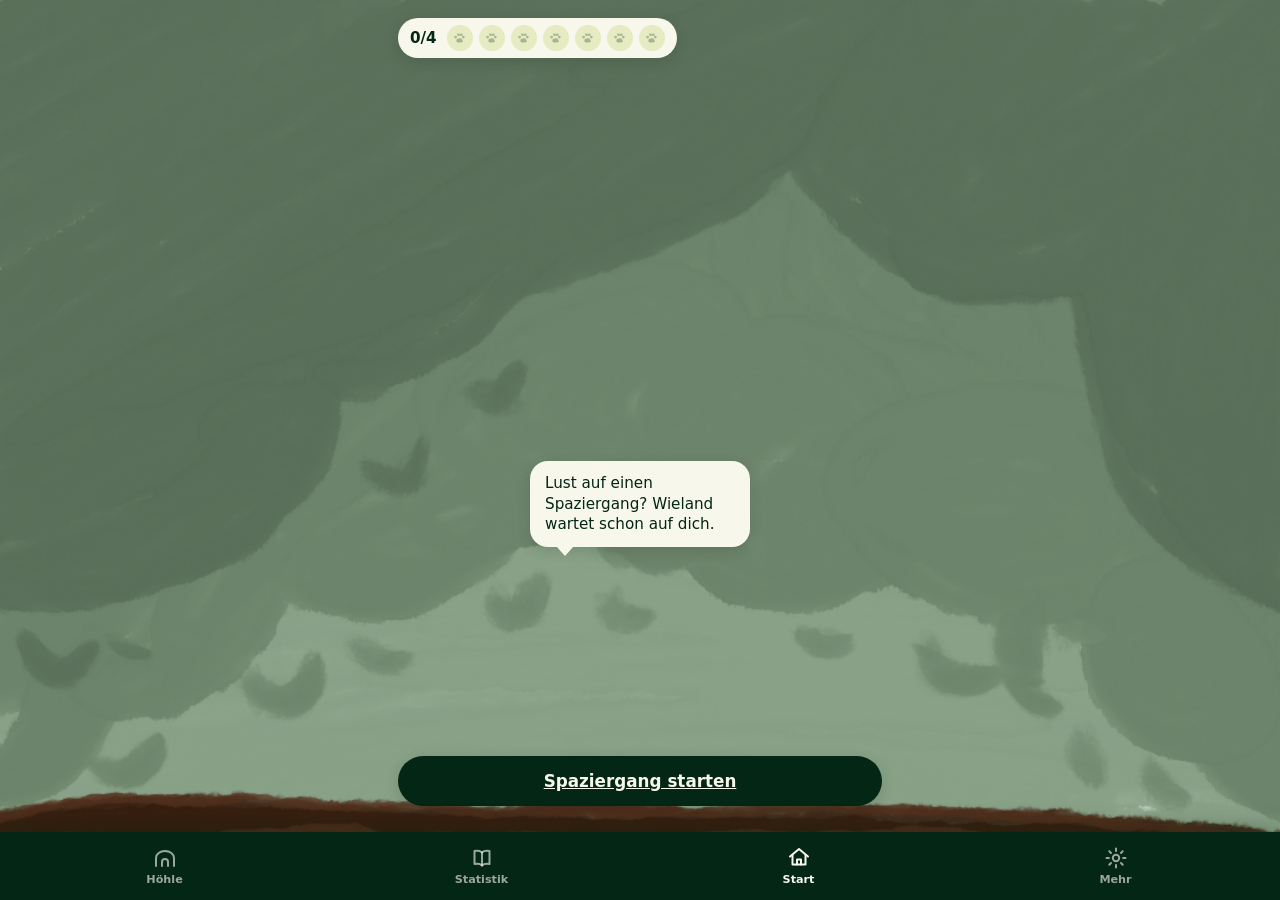
==== index.html @ 3743b952 "Add files via upload" ====
<!DOCTYPE html>
<html lang="de">
<head>
  <meta charset="UTF-8">
  <meta name="viewport" content="width=device-width, initial-scale=1, viewport-fit=cover">
  <title>Walking with Wieland</title>
  <meta name="description" content="Geh mit Wieland spazieren – kleine Entdeckungen unterwegs.">
  <meta name="theme-color" content="#042615">
  <meta name="apple-mobile-web-app-capable" content="yes">
  <meta name="mobile-web-app-capable" content="yes">
  <meta name="apple-mobile-web-app-status-bar-style" content="black-translucent">
  <meta name="apple-mobile-web-app-title" content="Wieland">
  <link rel="manifest" href="manifest.json">
  <link rel="apple-touch-icon" href="assets/icon-180.png">
  <link rel="icon" href="assets/icon-192.png">
  <link rel="stylesheet" href="css/style.css?v=10">
</head>
<body>
  <div class="bg bg--home" aria-hidden="true"></div>

  <main class="screen screen--nav">
    <div class="weekbar" id="weekbar" aria-label="Wochenfortschritt"></div>

    <div class="home-scene">
      <div class="home-scene__spacer-top" aria-hidden="true"></div>
      <p class="bubble" id="bubble">…</p>
      <div class="home-scene__spacer-bot" aria-hidden="true"></div>
      <a class="btn" href="checkin.html">Spaziergang starten</a>
    </div>
  </main>

  <script src="js/exercises.js?v=10"></script>
  <script src="js/trophies.js?v=10"></script>
  <script src="js/app.js?v=10"></script>
  <script src="js/home.js?v=10"></script>
</body>
</html>
---- css/style.css ----
/* ============================================================
   Walking with Wieland — Styles
   Mobile-first, ausschließlich für das Handy ausgelegt.
   Feste 6-Farb-Palette, eine Schrift, schlicht (Figma-Mockup).
============================================================ */

:root {
  /* Palette (verbindlich) */
  --cream: #F7F7EB;
  --pale:  #E6EBC2;
  --green: #A6BD7B;
  --dark:  #042615;
  --teal:  #A9C9C5;
  --blue:  #93C3D9;

  /* Eine Schrift (System-Stack -> auf iOS = SF; kein neuer Webfont) */
  --font: system-ui, -apple-system, "Segoe UI", Roboto, Helvetica, Arial, sans-serif;

  --radius: 22px;
  --radius-sm: 14px;
  --shadow: 0 10px 30px rgba(4, 38, 21, .18);
  --shadow-sm: 0 4px 14px rgba(4, 38, 21, .14);

  --maxw: 520px;            /* Handy-Spalte, auch auf größeren Screens zentriert */
  --nav-h: 64px;
  --space: 16px;
}

* { box-sizing: border-box; }

html, body { height: 100%; }

body {
  margin: 0;
  font-family: var(--font);
  color: var(--dark);
  background: #2f4534;       /* Fallback hinter dem Bild */
  -webkit-font-smoothing: antialiased;
  text-rendering: optimizeLegibility;
  overflow-x: hidden;
}

img { max-width: 100%; display: block; }
button { font-family: inherit; }
a { color: inherit; }

/* Sichtbarer Tastatur-Fokus (Qualitäts-Untergrenze) */
:focus-visible {
  outline: 3px solid var(--dark);
  outline-offset: 2px;
  border-radius: 6px;
}

/* ---------- Hintergrund (full-bleed, fix) ---------- */
.bg {
  position: fixed;
  inset: 0;
  z-index: -1;
  background-image: url("../assets/wald-hg-leer.png");
  background-size: cover;
  background-position: center top;
  /* kein background-attachment:fixed -> auf iOS sonst ruckelig */
}
.bg--home       { background-image: url("../assets/wieland-hoehle-hg.png"); }
.bg--collection { background-image: url("../assets/regal-hg.png"); }
.bg--plain      { background: var(--cream); }

/* ---------- Screen-Container ---------- */
.screen {
  position: relative;
  min-height: 100svh;
  min-height: 100dvh;
  display: flex;
  flex-direction: column;
  width: 100%;
  max-width: var(--maxw);
  margin: 0 auto;
  padding:
    calc(env(safe-area-inset-top) + 18px)
    calc(env(safe-area-inset-right) + 18px)
    calc(env(safe-area-inset-bottom) + 18px)
    calc(env(safe-area-inset-left) + 18px);
}
/* Walk-Screen: kein Padding oben (Nav-Card läuft bis zum Rand), genug unten für Walkbar */
.screen--walk {
  padding-top: calc(env(safe-area-inset-top) + 12px);
  padding-bottom: calc(env(safe-area-inset-bottom) + 80px);
}
/* Seiten mit unterer Navi brauchen unten Platz */
.screen--nav { padding-bottom: calc(env(safe-area-inset-bottom) + var(--nav-h) + 22px); }

.spacer { flex: 1 1 auto; }
.center-col { display: flex; flex-direction: column; align-items: center; }

/* ---------- Typografie ---------- */
.h1 { font-size: 1.7rem; font-weight: 700; margin: 0 0 4px; letter-spacing: -.01em; }
.h2 { font-size: 1.3rem; font-weight: 700; margin: 0 0 14px; }
.h3 { font-size: 1.05rem; font-weight: 700; margin: 24px 0 12px; }
.lead { font-size: 1.05rem; line-height: 1.45; margin: 0; }
.muted { opacity: .72; }
.on-dark { color: var(--cream); }
.text-center { text-align: center; }

/* großer Hinweis-Text direkt auf dem Hintergrund (z. B. "Leg dein Handy weg…") */
.overlay-text {
  color: var(--dark);
  font-size: 1.5rem;
  font-weight: 600;
  line-height: 1.3;
  max-width: 18ch;
}

/* ---------- Wochenleiste (Pfoten-Pille) ---------- */
.weekbar {
  align-self: flex-start;
  display: inline-flex;
  align-items: center;
  gap: 8px;
  background: var(--cream);
  border-radius: 999px;
  padding: 7px 12px;
  box-shadow: var(--shadow-sm);
}
.weekbar__count { font-weight: 700; font-size: .95rem; margin-right: 2px; }
.weekbar__dots { display: inline-flex; gap: 6px; }
.pawdot {
  width: 26px; height: 26px;
  display: grid; place-items: center;
  border-radius: 999px;
  background: var(--pale);
  color: rgba(4, 38, 21, .28);
}
.pawdot svg { width: 17px; height: 17px; }
.pawdot.is-on { background: var(--green); color: var(--dark); }

/* ---------- Karten ---------- */
.card {
  background: var(--cream);
  border-radius: var(--radius);
  box-shadow: var(--shadow);
  padding: 22px;
}
.card--center { text-align: center; }
.modal-card { width: 100%; max-width: 360px; }

/* Karte mit Schließen-X oben rechts */
.card-head {
  display: flex; align-items: flex-start; justify-content: space-between;
  gap: 12px; margin-bottom: 6px;
}

/* ---------- Buttons ---------- */
.btn {
  -webkit-appearance: none; appearance: none;
  border: 0; cursor: pointer;
  display: inline-flex; align-items: center; justify-content: center; gap: 8px;
  background: var(--dark); color: var(--cream);
  font-size: 1.05rem; font-weight: 600;
  padding: 15px 26px;
  border-radius: 999px;
  width: 100%;
  box-shadow: var(--shadow-sm);
  transition: transform .08s ease, opacity .15s ease;
}
.btn:active { transform: translateY(1px) scale(.995); }
.btn[disabled] { opacity: .5; cursor: default; }

.btn-light { background: var(--cream); color: var(--dark); }
.btn-ghost {
  background: transparent; color: var(--dark);
  box-shadow: none; border: 2px solid rgba(4, 38, 21, .25);
}
.btn-blue { background: var(--blue); color: var(--dark); }
.btn-row { display: flex; flex-direction: column; gap: 10px; }
.btn-sm { width: auto; padding: 10px 16px; font-size: .92rem; }

/* Icon-Knopf (rund) */
.icon-btn {
  -webkit-appearance: none; appearance: none; border: 0; cursor: pointer;
  width: 44px; height: 44px; padding: 10px;
  display: grid; place-items: center;
  border-radius: 999px;
  background: var(--cream); color: var(--dark);
  box-shadow: var(--shadow-sm);
}
.icon-btn svg { width: 22px; height: 22px; }
.icon-btn--bare { background: transparent; box-shadow: none; }

/* ---------- Slider ---------- */
.field { margin: 18px 0; }
.field__label { display: block; font-size: 1rem; font-weight: 600; margin-bottom: 12px; }

input[type="range"].range {
  -webkit-appearance: none; appearance: none;
  width: 100%; height: 6px; margin: 8px 0;
  background: var(--pale);
  border-radius: 999px; outline-offset: 6px;
}
input[type="range"].range::-webkit-slider-thumb {
  -webkit-appearance: none; appearance: none;
  width: 26px; height: 26px; border-radius: 999px;
  background: var(--dark); border: 3px solid var(--cream);
  box-shadow: var(--shadow-sm); cursor: pointer;
}
input[type="range"].range::-moz-range-thumb {
  width: 26px; height: 26px; border-radius: 999px;
  background: var(--dark); border: 3px solid var(--cream);
  box-shadow: var(--shadow-sm); cursor: pointer;
}
input[type="range"].range::-moz-range-track {
  height: 6px; background: var(--pale); border-radius: 999px;
}

/* ---------- Toggle / Switch ---------- */
.switch-row { display: flex; align-items: center; justify-content: space-between; gap: 12px; }
.switch { position: relative; display: inline-block; width: 50px; height: 28px; flex: none; }
.switch input { position: absolute; opacity: 0; width: 100%; height: 100%; margin: 0; cursor: pointer; z-index: 1; }
.switch__slider {
  position: absolute; inset: 0;
  background: #c9cdb0; border-radius: 999px; transition: background .15s ease;
}
.switch__slider::before {
  content: ""; position: absolute; top: 3px; left: 3px;
  width: 22px; height: 22px; border-radius: 999px;
  background: var(--cream); box-shadow: var(--shadow-sm);
  transition: transform .15s ease;
}
.switch input:checked + .switch__slider { background: var(--green); }
.switch input:checked + .switch__slider::before { transform: translateX(22px); }
.switch input:focus-visible + .switch__slider { outline: 3px solid var(--dark); outline-offset: 2px; }

/* Textfelder */
.input {
  width: 100%; font-size: 1rem; font-family: inherit;
  padding: 12px 14px; border-radius: var(--radius-sm);
  border: 2px solid rgba(4, 38, 21, .18); background: #fff; color: var(--dark);
}
.input:focus-visible { outline: 3px solid var(--dark); outline-offset: 1px; }

/* ---------- Sprechblase ---------- */
.bubble {
  position: relative;
  background: var(--cream);
  color: var(--dark);
  border-radius: 18px;
  padding: 12px 15px;
  max-width: 220px;
  font-size: .95rem; line-height: 1.35;
  box-shadow: var(--shadow-sm);
}
.bubble::after {
  content: ""; position: absolute; left: 26px; bottom: -9px;
  border-width: 10px 9px 0 9px; border-style: solid;
  border-color: var(--cream) transparent transparent transparent;
}

/* ---------- Wieland ---------- */
.wieland { width: min(72%, 320px); height: auto; pointer-events: none; }
/* screen-blend entfernt schwarze GIF-Hintergründe (keine Transparenz in GIF) */
.wieland--walk { width: min(60%, 260px); mix-blend-mode: screen; }
.wieland--sit  { width: min(42%, 180px); }
@keyframes ww-bob { 0%,100% { transform: translateY(0); } 50% { transform: translateY(-6px); } }
.wieland--bob { animation: ww-bob 3.2s ease-in-out infinite; }
@media (prefers-reduced-motion: reduce) {
  .wieland--bob { animation: none; }
}

/* die kleine Höhle unter dem Wiesel (Asset fehlt -> dezente SVG-Andeutung) */
.den { width: min(86%, 380px); margin-top: -6%; }

/* ---------- Anweisungs-Karte (Navigation oben) ---------- */
.instruction {
  background: var(--cream); color: var(--dark);
  border-radius: var(--radius-sm);
  box-shadow: var(--shadow);
  padding: 14px 16px;
  display: flex; align-items: center; gap: 12px;
  font-size: 1.05rem; font-weight: 600; line-height: 1.3;
}
.instruction svg { width: 26px; height: 26px; flex: none; }

/* ---------- Übungs-Overlay ---------- */
.exercise-layer {
  position: fixed; inset: 0; z-index: 40;
  display: flex; flex-direction: column;
  /* Opakes Dunkelgrün – keine Transparenz, kein backdrop-filter (Chrome-Bug) */
  background: rgba(4, 38, 21, .96);
  /* Unten 80px: Walkbar (≈64px) + 16px Abstand – safe-area wird durch walkbar selbst gehandelt */
  padding:
    calc(env(safe-area-inset-top) + 14px)
    14px
    calc(env(safe-area-inset-bottom) + 80px)
    14px;
}
.exercise {
  width: 100%; max-width: var(--maxw); margin: 0 auto;
  display: flex; flex-direction: column; min-height: 0; flex: 1 1 auto;
  background: var(--cream);
  border-radius: var(--radius);
  padding: 20px;
  box-shadow: var(--shadow);
  overflow-y: auto;
}
.exercise__eyebrow { font-size: .82rem; font-weight: 700; letter-spacing: .06em; opacity: .7; }
.exercise__title { font-size: 1.35rem; font-weight: 700; line-height: 1.25; margin: 4px 0 0; max-width: 22ch; }
.exercise__body { flex: 1 1 auto; display: flex; flex-direction: column; align-items: center; justify-content: center; gap: 18px; }
.exercise__actions { display: flex; flex-direction: column; gap: 10px; }
.exercise__sub-actions { display: flex; gap: 10px; justify-content: center; }

/* Zähler-Anzeige */
.counter { font-size: 3.4rem; font-weight: 800; color: var(--dark); line-height: 1; }
.counter__hint { font-size: .95rem; opacity: .7; }
.tap-area {
  width: 100%; max-width: 320px; min-height: 150px;
  border-radius: var(--radius);
  background: rgba(247, 247, 235, .82);
  display: flex; flex-direction: column; align-items: center; justify-content: center; gap: 8px;
  cursor: pointer; box-shadow: var(--shadow);
}

/* ---------- Timer-Kreis ---------- */
.timer-circle {
  width: min(70vw, 250px); aspect-ratio: 1;
  border-radius: 999px;
  background: rgba(247, 247, 235, .85);
  display: grid; place-items: center; text-align: center;
  box-shadow: var(--shadow);
  font-size: 1.2rem; font-weight: 700; color: var(--dark);
  padding: 20px;
}
.timer-circle small { display: block; font-weight: 500; opacity: .7; font-size: .85rem; margin-top: 4px; }

/* ---------- Atem-Kreis ---------- */
.breath-circle {
  width: 90px; height: 90px; border-radius: 999px;
  background: var(--teal); box-shadow: var(--shadow);
  transition: transform 1s ease-in-out;
}
.breath-phase { font-size: 1.15rem; font-weight: 700; }

/* ---------- Foto-Übung ---------- */
.photo-grid { display: grid; grid-template-columns: repeat(3, 1fr); gap: 8px; width: 100%; max-width: 320px; }
.photo-thumb {
  aspect-ratio: 1; border-radius: 12px; overflow: hidden;
  background: rgba(247, 247, 235, .5); display: grid; place-items: center;
}
.photo-thumb img { width: 100%; height: 100%; object-fit: cover; }
.visually-hidden {
  position: absolute !important; width: 1px; height: 1px;
  padding: 0; margin: -1px; overflow: hidden; clip: rect(0 0 0 0); white-space: nowrap; border: 0;
}

/* ---------- Walk-Leiste unten (Notruf / Beenden) — immer sichtbar ---------- */
.walkbar {
  position: fixed; bottom: 0; left: 0; right: 0; z-index: 45;
  display: flex; align-items: center; justify-content: space-between; gap: 12px;
  padding: 10px 18px calc(env(safe-area-inset-bottom) + 10px);
  background: rgba(247, 247, 235, .95);
  -webkit-backdrop-filter: blur(10px);
  backdrop-filter: blur(10px);
  border-top: 1px solid rgba(4, 38, 21, .1);
}
.walkbar__sos {
  color: var(--dark); font-weight: 700; font-size: 1rem; text-decoration: none;
  padding: 8px 4px;
}
.walkbar__sos:focus-visible { outline: 3px solid var(--dark); }

/* ---------- untere Navigation ---------- */
.nav {
  position: fixed; left: 0; right: 0; bottom: 0; z-index: 30;
  background: var(--dark);
  display: flex; justify-content: space-around; align-items: stretch;
  padding: 8px 6px calc(env(safe-area-inset-bottom) + 8px);
  box-shadow: 0 -6px 20px rgba(4, 38, 21, .25);
}
.nav-item {
  flex: 1; text-decoration: none; color: rgba(247, 247, 235, .62);
  display: flex; flex-direction: column; align-items: center; gap: 3px;
  padding: 6px 2px; border-radius: 12px;
  font-size: .7rem; font-weight: 600;
}
.nav-ico { width: 24px; height: 24px; }
.nav-item.is-active { color: var(--cream); }
.nav-item.is-active .nav-ico { transform: translateY(-1px); }

/* ---------- Statistik-Raster ---------- */
.stat-weeks { display: flex; flex-direction: column; gap: 12px; }
.stat-row { display: grid; grid-template-columns: repeat(7, 1fr); gap: 8px; }
.stat-head {
  display: grid; grid-template-columns: repeat(7, 1fr); gap: 8px;
  margin: 16px 0 10px; text-align: center;
  font-size: .72rem; font-weight: 600; opacity: .55;
}
.cell {
  aspect-ratio: 1; border-radius: 8px;
  border: 2px solid rgba(4, 38, 21, .22);
  display: grid; place-items: center; color: var(--dark);
  background: transparent;
}
.cell svg { width: 60%; height: 60%; }
.cell--free  { background: var(--blue); border-color: transparent; }
.cell--guided { background: var(--green); border-color: transparent; }
.stat-legend { display: flex; flex-wrap: wrap; gap: 14px; margin-top: 18px; font-size: .85rem; }
.legend-item { display: inline-flex; align-items: center; gap: 7px; }
.legend-swatch { width: 16px; height: 16px; border-radius: 5px; border: 2px solid rgba(4, 38, 21, .22); }
.legend-swatch.is-free { background: var(--blue); border-color: transparent; }
.legend-swatch.is-guided { background: var(--green); border-color: transparent; }

/* ---------- Sammlung / Höhle ---------- */
.collection-group { margin-bottom: 22px; }
.collection-group__title { font-size: 1rem; font-weight: 700; margin: 0 0 10px; }
.collection-count { font-weight: 600; font-size: .82rem; opacity: .55; margin-left: 4px; }
.collection-grid { display: grid; grid-template-columns: repeat(4, 1fr); gap: 12px; }
.token {
  aspect-ratio: 1; border-radius: var(--radius-sm);
  background: rgba(247, 247, 235, .55);
  display: grid; place-items: center; padding: 8px;
}
.token svg { width: 78%; height: 78%; }
.token.is-locked { opacity: 1; }
.token.is-locked svg { filter: grayscale(1); opacity: .35; }
.collection-meta { font-size: .8rem; opacity: .7; text-align: center; margin-top: 4px; }

/* Achievement-Liste */
.ach-list { display: flex; flex-direction: column; gap: 10px; }
.ach {
  display: flex; align-items: center; gap: 12px;
  padding: 12px 14px; border-radius: var(--radius-sm);
  background: rgba(247, 247, 235, .55);
}
.ach.is-done { background: var(--pale); }
.ach__badge { width: 34px; height: 34px; flex: none; }
.ach__txt b { display: block; font-size: .95rem; }
.ach__txt span { font-size: .82rem; opacity: .72; }

/* ---------- Modal (Trophäe / Abschluss) ---------- */
.modal {
  position: fixed; inset: 0; z-index: 60;
  background: rgba(4, 38, 21, .5);
  display: flex; align-items: center; justify-content: center;
  padding: 24px;
}
.modal[hidden] { display: none; }
.trophy-big { width: 120px; height: 120px; margin: 0 auto 6px; }
@keyframes ww-pop { 0% { transform: scale(.6); opacity: 0; } 60% { transform: scale(1.06); } 100% { transform: scale(1); opacity: 1; } }
.pop { animation: ww-pop .45s ease-out; }
@media (prefers-reduced-motion: reduce) { .pop { animation: none; } }
.modal-trophies { display: flex; flex-wrap: wrap; gap: 10px; justify-content: center; margin: 10px 0 4px; }
.modal-trophies .token { width: 64px; }

/* ---------- Karten-Panel (Leaflet) ---------- */
.map-panel { position: fixed; inset: 0; z-index: 50; display: flex; flex-direction: column; background: var(--cream); }
.map-panel[hidden] { display: none; }
.map-panel__bar {
  display: flex; align-items: center; justify-content: space-between; gap: 12px;
  padding: calc(env(safe-area-inset-top) + 12px) 16px 12px;
}
#map { flex: 1 1 auto; }

/* kleine Helfer */
.stack { display: flex; flex-direction: column; gap: 14px; }
.row { display: flex; align-items: center; gap: 10px; }
.mt-auto { margin-top: auto; }
.hint { font-size: .85rem; opacity: .75; line-height: 1.4; }
[hidden] { display: none !important; }

/* ---------- Einstellungen ---------- */
.setting-status {
  font-size: .9rem; margin: 6px 0 12px;
  padding: 8px 12px; border-radius: var(--radius-sm);
  background: rgba(166, 189, 123, .28); color: var(--dark);
}
.row--wrap { flex-wrap: wrap; }
.set-details { margin-top: 14px; }
.set-details > summary {
  cursor: pointer; font-size: .9rem; font-weight: 600;
  color: var(--dark); padding: 6px 0; list-style: none;
}
.set-details > summary::-webkit-details-marker { display: none; }
.set-details > summary::before { content: "+ "; }
.set-details[open] > summary::before { content: "– "; }
.stepper { display: flex; align-items: center; gap: 18px; margin-top: 6px; }
.stepper .icon-btn { font-size: 1.5rem; font-weight: 700; line-height: 1; }
.stepper__value { font-size: 1.6rem; font-weight: 700; min-width: 2ch; text-align: center; }

/* ---------- Home-Szene ---------- */
/* Wieland + Höhle sind jetzt im Hintergrundbild – nur Blase + Button bleiben */
.home-scene {
  flex: 1 1 auto;
  display: flex; flex-direction: column; align-items: center;
  padding-bottom: 8px;
}
.home-scene__spacer-top  { flex: 2 1 0; } /* schiebt Blase auf Wielands Kopfhöhe */
.home-scene__spacer-bot  { flex: 1 1 0; } /* Luft zwischen Blase und Button */
.home-scene .bubble { align-self: center; }
.home-scene .btn    { align-self: stretch; }

/* ---------- Check-In ---------- */
.screen--center { justify-content: center; }
.checkin-wrap { display: flex; flex-direction: column; gap: 16px; }
.card-close-center { display: flex; margin: 10px auto 0; }

/* Label ohne Abstand (z. B. neben dem Toggle) */
.switch-row .field__label { margin-bottom: 0; }

/* Energie-Zeile: Label + Zeitbadge nebeneinander */
.ci-label-row { display: flex; align-items: center; justify-content: space-between; gap: 8px; margin-bottom: 12px; }
.ci-label-row .field__label { margin-bottom: 0; }
.energy-badge {
  background: var(--dark); color: var(--cream);
  font-size: .82rem; font-weight: 700;
  padding: 3px 10px; border-radius: 999px;
  white-space: nowrap; flex: none;
}

/* Standort-Auswahl-Buttons */
.loc-row { display: flex; gap: 8px; flex-wrap: wrap; }

/* ---------- Spaziergang ---------- */
.walk-top { display: flex; flex-direction: column; gap: 6px; }
.walk-center { gap: 22px; }
.walk-sub { font-size: .9rem; color: var(--dark); opacity: .65; margin-top: 2px; }

/* Prominente Navigations-Karte (Mockup: großes weißes Feld mit Pfeil) */
.nav-card {
  background: var(--cream);
  border-radius: var(--radius);
  box-shadow: var(--shadow);
  padding: 0 20px;
  height: 5.5rem;
  display: flex;
  align-items: center;
  gap: 16px;
  width: 100%;
  box-sizing: border-box;
}
.nav-card__text {
  flex: 1;
  font-size: 1.25rem;
  font-weight: 700;
  line-height: 1.3;
  color: var(--dark);
}
.nav-card__arrow {
  width: 40px; height: 40px;
  flex: none;
  display: flex; align-items: center; justify-content: center;
  will-change: transform;
}
.nav-card__arrow svg { width: 36px; height: 36px; }

/* Utility */
.mt-16 { margin-top: 16px; }
.mt-0 { margin-top: 0; }

/* ---------- Wielands Höhle: Sticker auf dem Regal ---------- */
/* Das Regal-Bild ist der Hintergrund (bg--collection).
   .shelf-stickers ist absolute inset:0 – Positionen entsprechen
   dem Hintergrundbild (Regal HG.png, background-size: cover). */
.shelf-stickers {
  position: absolute;
  inset: 0;
  z-index: 0;
  pointer-events: none;
}
.sticker {
  position: absolute;
  display: block;
  transition: filter .4s;
}
.sticker img { width: 100%; height: auto; display: block; }
.sticker.is-locked img { filter: grayscale(1) opacity(.28); }

/* Positionen relativ zur Bildgröße (% der Screenhöhe/-breite) */
.sticker--w5 { width: 42%; top: 12%; left:  2%; }   /* Fotos  – oben links  */
.sticker--w1 { width: 38%; top: 10%; right: 2%; }   /* Notizen – oben rechts */
.sticker--w3 { width: 54%; top: 35%; left: 23%; }   /* Karten  – Mitte       */
.sticker--w2 { width: 38%; top: 57%; left:  2%; }   /* Klangschale – unten links */
.sticker--w4 { width: 42%; top: 55%; right: 2%; }   /* Terrarium – unten rechts */

/* Erfolge-Karte schwebt im unteren Drittel über dem Regal */
.collection-card {
  position: relative;
  z-index: 2;
  margin-top: auto;
  max-height: 38vh;
  overflow-y: auto;
  -webkit-overflow-scrolling: touch;
}

/* ---------- Inline Minimap ---------- */
.nav-row { display: flex; align-items: stretch; gap: 8px; }
.nav-card { flex: 1; min-width: 0; }
.map-btn {
  flex: none; width: 58px;
  background: var(--cream); color: var(--dark);
  border: none; border-radius: var(--radius-sm);
  box-shadow: var(--shadow); cursor: pointer;
  font-size: .9rem; font-weight: 700; font-family: inherit;
  display: flex; align-items: center; justify-content: center;
  padding: 0; -webkit-appearance: none; appearance: none;
}
.map-btn:active { opacity: .75; }
.inline-minimap {
  width: 100%; height: 190px;
  border-radius: var(--radius); overflow: hidden;
  position: relative; box-shadow: var(--shadow);
  margin-top: 2px;
}
/* Rotatable wrapper: JS sets width/height/left/top to diagonal of parent (always square) */
#minimap-rotatable {
  position: absolute;
  transform-origin: center center;
  will-change: transform;
}
#minimap-container { width: 100%; height: 100%; }
.fullmap-btn {
  position: absolute; bottom: 10px; right: 10px; z-index: 1;
  width: 36px; height: 36px; border-radius: 10px;
  background: rgba(247,247,235,.92); border: none; cursor: pointer;
  display: flex; align-items: center; justify-content: center;
  color: var(--dark); box-shadow: var(--shadow-sm);
  -webkit-appearance: none; appearance: none;
}
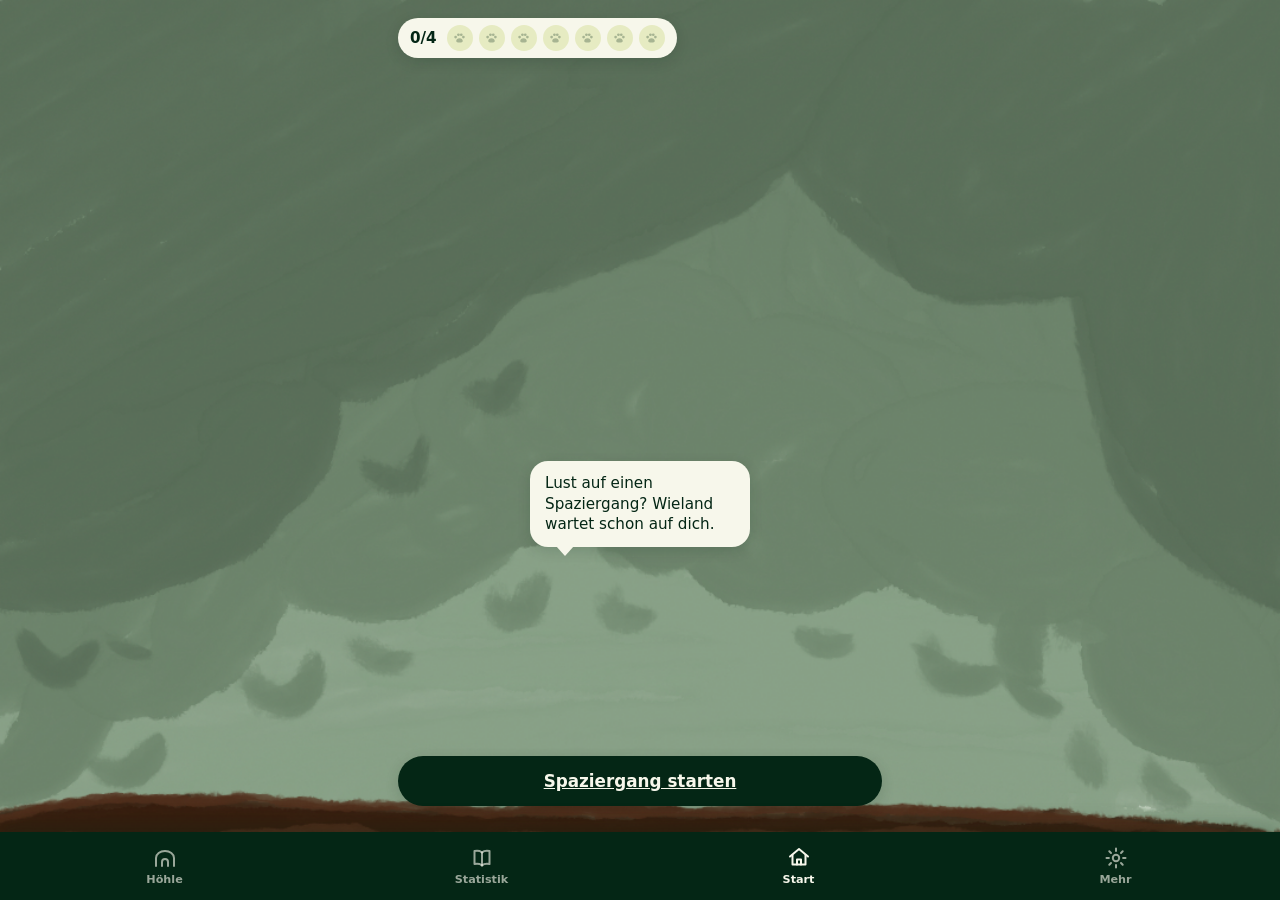
==== commit 2b93f048: "Add files via upload" ====
--- a/index.html
+++ b/index.html
@@ -13,7 +13,7 @@
   <link rel="manifest" href="manifest.json">
   <link rel="apple-touch-icon" href="assets/icon-180.png">
   <link rel="icon" href="assets/icon-192.png">
-  <link rel="stylesheet" href="css/style.css?v=10">
+  <link rel="stylesheet" href="css/style.css?v=19">
 </head>
 <body>
   <div class="bg bg--home" aria-hidden="true"></div>
@@ -31,7 +31,7 @@
 
   <script src="js/exercises.js?v=10"></script>
   <script src="js/trophies.js?v=10"></script>
-  <script src="js/app.js?v=10"></script>
+  <script src="js/app.js?v=15"></script>
   <script src="js/home.js?v=10"></script>
 </body>
 </html>
--- a/css/style.css
+++ b/css/style.css
@@ -62,7 +62,11 @@
   /* kein background-attachment:fixed -> auf iOS sonst ruckelig */
 }
 .bg--home       { background-image: url("../assets/wieland-hoehle-hg.png"); }
-.bg--collection { background-image: url("../assets/regal-hg.png"); }
+.bg--collection {
+  background-image: url("../assets/Hintergrundhoele.png");
+  background-size: cover;
+  background-position: center center;
+}
 .bg--plain      { background: var(--cream); }
 
 /* ---------- Screen-Container ---------- */
@@ -255,9 +259,8 @@
 }
 
 /* ---------- Wieland ---------- */
-.wieland { width: min(72%, 320px); height: auto; pointer-events: none; }
-/* screen-blend entfernt schwarze GIF-Hintergründe (keine Transparenz in GIF) */
-.wieland--walk { width: min(60%, 260px); mix-blend-mode: screen; }
+.wieland { width: min(72%, 320px); height: auto; pointer-events: none; background: transparent; }
+.wieland--walk { width: min(60%, 260px); }
 .wieland--sit  { width: min(42%, 180px); }
 @keyframes ww-bob { 0%,100% { transform: translateY(0); } 50% { transform: translateY(-6px); } }
 .wieland--bob { animation: ww-bob 3.2s ease-in-out infinite; }
@@ -385,12 +388,19 @@
 .nav-item.is-active .nav-ico { transform: translateY(-1px); }
 
 /* ---------- Statistik-Raster ---------- */
-.stat-weeks { display: flex; flex-direction: column; gap: 12px; }
-.stat-row { display: grid; grid-template-columns: repeat(7, 1fr); gap: 8px; }
+.stat-weeks { display: flex; flex-direction: column; gap: 8px; }
 .stat-head {
-  display: grid; grid-template-columns: repeat(7, 1fr); gap: 8px;
-  margin: 16px 0 10px; text-align: center;
+  display: grid; grid-template-columns: 28px repeat(7, 1fr); gap: 6px;
+  margin: 16px 0 8px; text-align: center;
   font-size: .72rem; font-weight: 600; opacity: .55;
+}
+.stat-row-wrap {
+  display: grid; grid-template-columns: 28px repeat(7, 1fr); gap: 6px;
+  align-items: center;
+}
+.stat-week-lbl {
+  font-size: .55rem; line-height: 1.15; color: rgba(4,38,21,.5);
+  text-align: center;
 }
 .cell {
   aspect-ratio: 1; border-radius: 8px;
@@ -399,13 +409,15 @@
   background: transparent;
 }
 .cell svg { width: 60%; height: 60%; }
-.cell--free  { background: var(--blue); border-color: transparent; }
+.cell--free   { background: var(--blue);  border-color: transparent; }
 .cell--guided { background: var(--green); border-color: transparent; }
+.cell--both   { background: linear-gradient(135deg, var(--blue) 50%, var(--green) 50%); border-color: transparent; }
 .stat-legend { display: flex; flex-wrap: wrap; gap: 14px; margin-top: 18px; font-size: .85rem; }
 .legend-item { display: inline-flex; align-items: center; gap: 7px; }
 .legend-swatch { width: 16px; height: 16px; border-radius: 5px; border: 2px solid rgba(4, 38, 21, .22); }
-.legend-swatch.is-free { background: var(--blue); border-color: transparent; }
+.legend-swatch.is-free   { background: var(--blue);  border-color: transparent; }
 .legend-swatch.is-guided { background: var(--green); border-color: transparent; }
+.legend-swatch.is-both   { background: linear-gradient(135deg, var(--blue) 50%, var(--green) 50%); border-color: transparent; }
 
 /* ---------- Sammlung / Höhle ---------- */
 .collection-group { margin-bottom: 22px; }
@@ -448,6 +460,9 @@
 @media (prefers-reduced-motion: reduce) { .pop { animation: none; } }
 .modal-trophies { display: flex; flex-wrap: wrap; gap: 10px; justify-content: center; margin: 10px 0 4px; }
 .modal-trophies .token { width: 64px; }
+/* Achievement-Icon im Trophy-Modal und in der Token-Zeile */
+.trophy-big img.trophy-icon  { width: 100%; height: 100%; object-fit: contain; display: block; }
+.token img.trophy-icon { width: 100%; height: 100%; object-fit: contain; display: block; }
 
 /* ---------- Karten-Panel (Leaflet) ---------- */
 .map-panel { position: fixed; inset: 0; z-index: 50; display: flex; flex-direction: column; background: var(--cream); }
@@ -457,6 +472,88 @@
   padding: calc(env(safe-area-inset-top) + 12px) 16px 12px;
 }
 #map { flex: 1 1 auto; }
+#route-map { flex: 1 1 auto; }
+
+/* Tages-Detail-Panel */
+.day-panel__body {
+  flex: 1 1 auto; overflow-y: auto; -webkit-overflow-scrolling: touch;
+  padding: 16px 16px 24px; display: flex; flex-direction: column; gap: 0;
+}
+
+/* ── Walk-Log (Timeline) ── */
+.walk-log { display: flex; flex-direction: column; gap: 0; }
+.log-sep  { border: none; border-top: 1px solid rgba(4,38,21,.12); margin: 20px 0; }
+.log-hint { font-size: .88rem; opacity: .7; padding: 16px 0; margin: 0; }
+
+.log-entry {
+  display: flex; align-items: flex-start; gap: 12px; padding: 14px 0;
+  position: relative;
+}
+.log-entry + .log-entry::before,
+.log-section::before {
+  content: '';
+  position: absolute; left: 7px; top: 0; bottom: 0;
+  width: 2px; background: rgba(4,38,21,.15);
+}
+.log-dot {
+  width: 16px; height: 16px; border-radius: 50%; flex: none; margin-top: 2px;
+  border: 2px solid var(--dark);
+}
+.log-entry--start .log-dot { background: var(--green-light, #A6BD7B); }
+.log-entry--end   .log-dot { background: var(--cream); }
+.log-entry__body  { display: flex; flex-direction: column; gap: 2px; }
+.log-entry__body b { font-size: .92rem; }
+.log-badge {
+  font-size: .72rem; font-weight: 700; padding: 1px 7px;
+  border-radius: 20px; background: rgba(4,38,21,.1); color: var(--dark);
+  width: fit-content;
+}
+.log-meta { font-size: .82rem; opacity: .7; }
+.log-time { font-size: .82rem; opacity: .6; font-variant-numeric: tabular-nums; }
+
+/* Übungs-Icon Reihe */
+.log-section { position: relative; padding: 4px 0 4px 28px; }
+.log-ex-row { display: flex; gap: 8px; flex-wrap: wrap; }
+.ex-icon-btn {
+  width: 54px; height: 54px;
+  background: rgba(247,247,235,.7);
+  border: none; border-radius: 12px;
+  padding: 6px; cursor: pointer;
+  -webkit-appearance: none; appearance: none;
+}
+.ex-icon-btn:active { opacity: .7; }
+.ex-icon-img { width: 100%; height: 100%; object-fit: contain; display: block; }
+
+.log-ex-detail {
+  margin-top: 10px;
+  background: rgba(247,247,235,.9);
+  border-radius: var(--radius-sm);
+  padding: 12px 14px;
+  font-size: .88rem;
+}
+.log-ex-header { font-size: .72rem; font-weight: 700; letter-spacing: .06em; opacity: .65; margin: 0 0 4px; }
+.log-ex-text   { margin: 0; line-height: 1.4; }
+
+.log-route { padding: 4px 0 8px 28px; }
+.log-route-btn {
+  display: inline-flex; align-items: center; gap: 8px;
+  background: rgba(4,38,21,.05);
+  border: 1.5px solid rgba(4,38,21,.2);
+  border-radius: 20px; padding: 7px 15px;
+  font: inherit; font-size: .82rem; color: var(--dark);
+  cursor: pointer; -webkit-appearance: none; appearance: none;
+}
+.log-route-btn:active { opacity: .7; }
+.log-route-icon { width: 15px; height: 15px; flex: none; }
+
+/* Alte walk-record Styles (Fallback) */
+.walk-badge--guided { background: var(--green-light, #A6BD7B); color: var(--dark); }
+.walk-badge--free   { background: rgba(4,38,21,.1); color: var(--dark); }
+.cell--btn {
+  cursor: pointer; border: none; font: inherit;
+  -webkit-appearance: none; appearance: none;
+}
+.cell--btn:active { opacity: .7; }
 
 /* kleine Helfer */
 .stack { display: flex; flex-direction: column; gap: 14px; }
@@ -554,39 +651,292 @@
 .mt-16 { margin-top: 16px; }
 .mt-0 { margin-top: 0; }
 
-/* ---------- Wielands Höhle: Sticker auf dem Regal ---------- */
-/* Das Regal-Bild ist der Hintergrund (bg--collection).
-   .shelf-stickers ist absolute inset:0 – Positionen entsprechen
-   dem Hintergrundbild (Regal HG.png, background-size: cover). */
-.shelf-stickers {
+/* ---------- Kamera-Overlay ---------- */
+.cam-overlay {
+  position: fixed; inset: 0; z-index: 80;
+  background: #000;
+  display: flex; flex-direction: column;
+}
+.cam-inner { display: flex; flex-direction: column; height: 100%; }
+.cam-preview-wrap { flex: 1 1 auto; position: relative; overflow: hidden; }
+.cam-video { width: 100%; height: 100%; object-fit: cover; display: block; }
+.cam-controls {
+  display: flex; align-items: center; justify-content: space-between;
+  padding: 16px 24px; background: rgba(0,0,0,.85); gap: 16px; flex: none;
+}
+.cam-counter { color: #fff; font-size: 1.1rem; font-weight: 700; min-width: 64px; text-align: center; }
+.cam-shutter {
+  width: 68px; height: 68px; border-radius: 50%; flex: none;
+  border: 5px solid #fff; background: rgba(255,255,255,.18);
+  cursor: pointer; transition: background .12s;
+  -webkit-appearance: none; appearance: none;
+}
+.cam-shutter:active { background: rgba(255,255,255,.55); }
+.cam-close-btn {
+  width: 44px; height: 44px; border-radius: 50%; flex: none;
+  border: 2px solid rgba(255,255,255,.45); background: rgba(0,0,0,.4);
+  color: #fff; font-size: 1.6rem; line-height: 1;
+  cursor: pointer; display: flex; align-items: center; justify-content: center;
+  -webkit-appearance: none; appearance: none;
+}
+.cam-close-btn:active { opacity: .7; }
+.cam-hint { color: rgba(255,255,255,.8); font-size: .9rem; text-align: center; padding: 6px 16px; min-height: 26px; flex: none; }
+.cam-fallback {
+  flex: 1 1 auto; display: flex; flex-direction: column;
+  align-items: center; justify-content: center;
+  gap: 18px; padding: 32px 24px;
+}
+.cam-fallback__text { color: rgba(255,255,255,.9); text-align: center; line-height: 1.55; }
+.cam-fallback__btn { width: auto; min-width: 180px; text-align: center; }
+.cam-skip-btn { color: rgba(255,255,255,.6); }
+
+/* ---------- Lightbox ---------- */
+.lightbox {
+  position: fixed; inset: 0; z-index: 90;
+  background: rgba(0,0,0,.96);
+  display: flex; flex-direction: column;
+}
+.lightbox__img-wrap { flex: 1 1 auto; display: flex; align-items: center; justify-content: center; padding: 52px 16px 8px; overflow: hidden; }
+.lightbox__img { max-width: 100%; max-height: 100%; object-fit: contain; border-radius: 6px; }
+.lightbox__bar {
+  display: flex; align-items: center; justify-content: space-between;
+  padding: 12px 16px; background: rgba(0,0,0,.75); gap: 10px; flex: none;
+}
+.lightbox__nav {
+  width: 44px; height: 44px; border-radius: 50%; flex: none;
+  border: 2px solid rgba(255,255,255,.3); background: rgba(255,255,255,.1);
+  color: #fff; font-size: 2rem; line-height: 1;
+  cursor: pointer; display: flex; align-items: center; justify-content: center;
+  -webkit-appearance: none; appearance: none;
+}
+.lightbox__nav:disabled { opacity: .25; pointer-events: none; }
+.lightbox__nav:active { background: rgba(255,255,255,.2); }
+.lightbox__actions { display: flex; gap: 8px; flex-wrap: wrap; justify-content: center; }
+.lightbox__close {
+  position: absolute; top: calc(env(safe-area-inset-top) + 12px); right: 14px;
+  width: 40px; height: 40px; border-radius: 50%; z-index: 91;
+  border: 2px solid rgba(255,255,255,.35); background: rgba(0,0,0,.55);
+  color: #fff; font-size: 1.5rem; line-height: 1;
+  cursor: pointer; display: flex; align-items: center; justify-content: center;
+  -webkit-appearance: none; appearance: none;
+}
+.lightbox__close:active { opacity: .7; }
+.lightbox__save-hint { color: rgba(255,255,255,.55); font-size: .75rem; text-align: center; padding: 4px 16px 10px; flex: none; }
+
+/* ---------- Foto-Strip (Statistik) ---------- */
+.photo-strip-wrap { margin: 12px 0 0; }
+.photo-strip { display: flex; gap: 8px; overflow-x: auto; padding: 2px 0 8px; -webkit-overflow-scrolling: touch; scrollbar-width: none; }
+.photo-strip::-webkit-scrollbar { display: none; }
+.photo-strip__thumb {
+  flex: none; width: 72px; height: 72px; border-radius: 8px; overflow: hidden;
+  border: 2px solid rgba(4,38,21,.12); background: rgba(4,38,21,.05);
+  cursor: pointer; padding: 0;
+  -webkit-appearance: none; appearance: none;
+}
+.photo-strip__thumb img { width: 100%; height: 100%; object-fit: cover; display: block; }
+.photo-strip__thumb:active { opacity: .75; }
+.photo-strip__empty { font-size: .8rem; color: rgba(4,38,21,.5); margin: 8px 0 0; }
+
+/* ---------- Welt-Galerie-Panel (Höhle) ---------- */
+.gallery-panel {
+  position: fixed; inset: 0; z-index: 50;
+  display: flex; flex-direction: column;
+  background: var(--cream);
+}
+.gallery-panel__bar {
+  display: flex; align-items: center; justify-content: space-between; gap: 12px;
+  padding: calc(env(safe-area-inset-top) + 12px) 16px 12px;
+  border-bottom: 1px solid rgba(4,38,21,.1); flex: none;
+}
+.gallery-panel__title { font-size: 1rem; font-weight: 700; }
+.gallery-panel__close { margin-left: auto; }
+.gallery-panel__body { flex: 1 1 auto; overflow-y: auto; -webkit-overflow-scrolling: touch; padding: 16px 16px calc(env(safe-area-inset-bottom) + 24px); }
+.gallery-panel__empty { text-align: center; padding: 56px 24px; opacity: .6; line-height: 1.65; }
+.gallery-group { margin-bottom: 28px; }
+.gallery-group__date { font-size: .78rem; font-weight: 700; letter-spacing: .05em; opacity: .6; margin: 0 0 10px; text-transform: uppercase; }
+.gallery-thumbs { display: grid; grid-template-columns: repeat(3, 1fr); gap: 8px; }
+.gallery-thumb {
+  aspect-ratio: 1; border-radius: 10px; overflow: hidden;
+  border: 2px solid rgba(4,38,21,.1); background: rgba(4,38,21,.06);
+  cursor: pointer; padding: 0;
+  -webkit-appearance: none; appearance: none;
+}
+.gallery-thumb img { width: 100%; height: 100%; object-fit: cover; display: block; }
+.gallery-thumb:active { opacity: .75; }
+
+/* Klickbarer Trophy-Slot (Höhle) */
+.trophy-slot--clickable { pointer-events: auto; cursor: pointer; }
+.trophy-slot--clickable:active img { opacity: .8; }
+
+/* ---------- Wielands Höhle: Position-Layer + Trophy-Grid ----------
+   Hintergrund: Hintergrundhoele.png (background-size: cover).
+   Overlay: Positionen.svg (viewBox 0 0 259.2 460.8), volle Breite,
+            vertikal zentriert via top:50% + translateY(-50%).
+   Alle %-Werte sind relativ zur .position-layer (= SVG-viewBox).
+
+   Formel:
+     bottom = (1 − (box_y + box_h) / 460.8) × 100
+     left   = (box_x + box_w / 2) / 259.2 × 100
+
+   Box-Koordinaten aus Positionen.svg:
+     Box_oben_links   (W5): x=13.96  y=109.86 w=130.36 h=66.94
+     Box_oben_rechts  (W4): x=157.85 y=110.63 w=89.01  h=66.94
+     Box_Mitte        (W1): x=20.89  y=212.58 w=222.67 h=66.94
+     Box_unten_links  (W2): x=15.77  y=312.99 w=93.75  h=66.94
+     Box_unten_rechts (W3): x=116.92 y=313.76 w=131.14 h=66.94
+   -------------------------------------------------------------------*/
+
+/* Overlay-Layer: volle Breite, SVG-Seitenverhältnis, vertikal zentriert */
+.position-layer {
+  position: fixed;
+  left: 0;
+  width: 100%;
+  aspect-ratio: 259.2 / 460.8;
+  top: 50%;
+  transform: translateY(-50%);
+  z-index: 1;
+  pointer-events: none;
+}
+
+.position-svg {
   position: absolute;
   inset: 0;
-  z-index: 0;
+  width: 100%;
+  height: 100%;
+  display: block;
+}
+
+.shelf-grid {
+  position: absolute;
+  inset: 0;
   pointer-events: none;
 }
-.sticker {
+
+.trophy-slot {
   position: absolute;
   display: block;
-  transition: filter .4s;
-}
-.sticker img { width: 100%; height: auto; display: block; }
-.sticker.is-locked img { filter: grayscale(1) opacity(.28); }
-
-/* Positionen relativ zur Bildgröße (% der Screenhöhe/-breite) */
-.sticker--w5 { width: 42%; top: 12%; left:  2%; }   /* Fotos  – oben links  */
-.sticker--w1 { width: 38%; top: 10%; right: 2%; }   /* Notizen – oben rechts */
-.sticker--w3 { width: 54%; top: 35%; left: 23%; }   /* Karten  – Mitte       */
-.sticker--w2 { width: 38%; top: 57%; left:  2%; }   /* Klangschale – unten links */
-.sticker--w4 { width: 42%; top: 55%; right: 2%; }   /* Terrarium – unten rechts */
-
-/* Erfolge-Karte schwebt im unteren Drittel über dem Regal */
-.collection-card {
+  transition: opacity .35s;
+}
+.trophy-slot img { width: 100%; height: auto; display: block; }
+.trophy-slot.is-empty { opacity: 0; pointer-events: none; }
+
+/* Zahl sitzt in der zahl_*-Box direkt unter dem Brett.
+   top:100% setzt Oberkante der Zahl auf Unterkante des Icons (≈ Brettkante). */
+.trophy-count {
+  position: absolute;
+  top: 100%;
+  left: 50%;
+  transform: translateX(-50%);
+  margin-top: 2px;
+  color: #fff;
+  font-size: .85rem;
+  font-weight: 800;
+  line-height: 1;
+  white-space: nowrap;
+  text-shadow: 0 1px 4px rgba(0,0,0,.65);
+  pointer-events: none;
+}
+
+/* ── Trophy-Positionen (aus Positionen.svg-Boxen, relativ zur .position-layer) ──
+   bottom = (1 − (box_y + box_h) / 460.8) × 100
+   left   = (box_x + box_w / 2) / 259.2 × 100                                    */
+/* W5 Entdeckerblick  – Box_oben_links:   bottom=(1-176.80/460.8)=61.6%  left=79.14/259.2=30.5% */
+.trophy--w5 { width: 33%; bottom: 61.6%; left: 30.5%; transform: translateX(-50%); }
+/* W4 Schatzkiste     – Box_oben_rechts:  bottom=(1-177.57/460.8)=61.5%  left=202.36/259.2=78.1% */
+.trophy--w4 { width: 24%; bottom: 61.5%; left: 78.1%; transform: translateX(-50%); }
+/* W1 Spürnase        – Box_Mitte:        bottom=(1-279.52/460.8)=39.3%  left=132.23/259.2=51.0% */
+.trophy--w1 { width: 36%; bottom: 39.3%; left: 51.0%; transform: translateX(-50%); }
+/* W2 Ruhe            – Box_unten_links:  bottom=(1-379.93/460.8)=17.6%  left=62.65/259.2=24.2% */
+.trophy--w2 { width: 23%; bottom: 17.6%; left: 24.2%; transform: translateX(-50%); }
+/* W3 Zeitgefühl      – Box_unten_rechts: bottom=(1-380.70/460.8)=17.4%  left=182.49/259.2=70.4% */
+.trophy--w3 { width: 33%; bottom: 17.4%; left: 70.4%; transform: translateX(-50%); }
+
+/* ── Fotoleine: Polaroid-Slots ────────────────────────────────
+   Leinenvektor in Positionen.svg (root-Ebene, SVG-Koordinaten):
+     M.2,11.62 c18.31,11.11,63.28,35.03,125.17,34.48
+                66.38,-0.59,113.36,-28.99,130.91,-40.87
+
+   5 Aufhängepunkte (Bezier-Berechnung, top = y/460.8×100, left = x/259.2×100):
+     1. Seg1 t=0.35: x=28.81 y=26.40 → left=11.1% top=5.7%
+     2. Seg1 t=0.75: x=82.28 y=42.51 → left=31.7% top=9.2%
+     3. P3 (Scheitelpunkt): x=125.37 y=46.10 → left=48.4% top=10.0%
+     4. Seg2 t=0.30: x=178.87 y=39.26 → left=69.0% top=8.5%
+     5. Seg2 t=0.65: x=227.49 y=21.88 → left=87.8% top=4.7%
+
+   Breite 13% → Safe-Zone: linke Kante 4.6%, rechte Kante 94.3%  ✓
+   -------------------------------------------------------------------*/
+.polaroid-slot {
+  position: absolute;
+  width: 13%;
+  display: none;
+  pointer-events: auto;
+  cursor: pointer;
+  transform-origin: top center;
+}
+.polaroid-slot.has-photo { display: block; }
+
+#pol-1 { left: 11.1%; top: 5.7%;  transform: translateX(-50%) rotate(-4deg); }
+#pol-2 { left: 31.7%; top: 9.2%;  transform: translateX(-50%) rotate(3deg);  }
+#pol-3 { left: 48.4%; top: 10.0%; transform: translateX(-50%) rotate(-2deg); }
+#pol-4 { left: 69.0%; top: 8.5%;  transform: translateX(-50%) rotate(4deg);  }
+#pol-5 { left: 87.8%; top: 4.7%;  transform: translateX(-50%) rotate(-3deg); }
+
+.polaroid-slot:active { opacity: .8; }
+
+/* 1:1-Verhältnis via padding-bottom-Trick */
+.polaroid-frame {
+  position: relative;
+  width: 100%;
+  padding-bottom: 100%;
+  background-image: url("../assets/Polaroidrahmen.svg");
+  background-size: 100% 100%;
+  background-repeat: no-repeat;
+}
+
+/* Foto innerhalb des Bilderrahmen-Rects (Polaroid-SVG: 136.8×136.8)
+   Bilderrahmen: x=18.95 y=11.01 w=98.11 h=86.94  rotate(-1.54°) */
+.polaroid-photo {
+  position: absolute;
+  left: 13.9%;
+  top: 8.0%;
+  width: 71.7%;
+  height: 63.6%;
+  object-fit: cover;
+  border-radius: 4px;
+  transform: rotate(-1.54deg);
+  transform-origin: center center;
+}
+
+/* Wochen-Navigation (Bar direkt über der Haupt-Nav) */
+.week-nav {
   position: relative;
   z-index: 2;
   margin-top: auto;
-  max-height: 38vh;
-  overflow-y: auto;
-  -webkit-overflow-scrolling: touch;
+  display: flex;
+  align-items: center;
+  justify-content: space-between;
+  background: rgba(4, 38, 21, .72);
+  backdrop-filter: blur(6px);
+  -webkit-backdrop-filter: blur(6px);
+  padding: 10px 12px;
+  gap: 8px;
+}
+.week-nav__btn {
+  background: none; border: none; cursor: pointer;
+  color: var(--cream);
+  font-size: 1.8rem; line-height: 1;
+  padding: 4px 10px;
+  border-radius: var(--radius-sm);
+  -webkit-appearance: none; appearance: none;
+}
+.week-nav__btn:disabled { opacity: .25; pointer-events: none; }
+.week-nav__btn:active { opacity: .6; }
+.week-nav__label {
+  flex: 1;
+  text-align: center;
+  color: var(--cream);
+  font-size: .9rem;
+  font-weight: 600;
 }
 
 /* ---------- Inline Minimap ---------- */
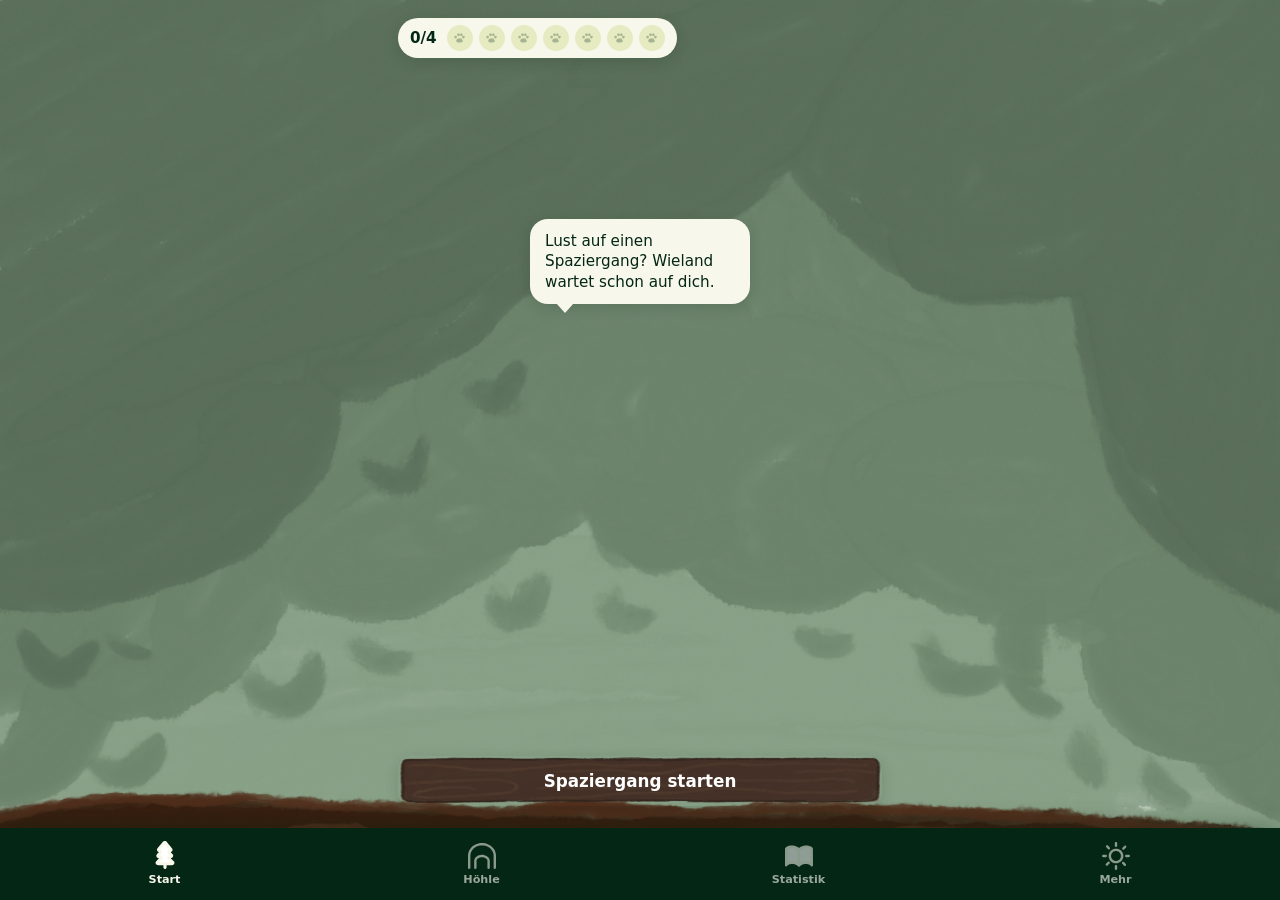
==== commit 849a7133: "Add files via upload" ====
--- a/index.html
+++ b/index.html
@@ -13,7 +13,7 @@
   <link rel="manifest" href="manifest.json">
   <link rel="apple-touch-icon" href="assets/icon-180.png">
   <link rel="icon" href="assets/icon-192.png">
-  <link rel="stylesheet" href="css/style.css?v=19">
+  <link rel="stylesheet" href="css/style.css?v=33">
 </head>
 <body>
   <div class="bg bg--home" aria-hidden="true"></div>
@@ -25,13 +25,13 @@
       <div class="home-scene__spacer-top" aria-hidden="true"></div>
       <p class="bubble" id="bubble">…</p>
       <div class="home-scene__spacer-bot" aria-hidden="true"></div>
-      <a class="btn" href="checkin.html">Spaziergang starten</a>
+      <a class="btn btn--brett" href="checkin.html">Spaziergang starten</a>
     </div>
   </main>
 
   <script src="js/exercises.js?v=10"></script>
   <script src="js/trophies.js?v=10"></script>
-  <script src="js/app.js?v=15"></script>
+  <script src="js/app.js?v=17"></script>
   <script src="js/home.js?v=10"></script>
 </body>
 </html>
--- a/css/style.css
+++ b/css/style.css
@@ -28,7 +28,7 @@
 
 * { box-sizing: border-box; }
 
-html, body { height: 100%; }
+html, body { height: 100%; overflow: hidden; }
 
 body {
   margin: 0;
@@ -37,7 +37,6 @@
   background: #2f4534;       /* Fallback hinter dem Bild */
   -webkit-font-smoothing: antialiased;
   text-rendering: optimizeLegibility;
-  overflow-x: hidden;
 }
 
 img { max-width: 100%; display: block; }
@@ -62,6 +61,7 @@
   /* kein background-attachment:fixed -> auf iOS sonst ruckelig */
 }
 .bg--home       { background-image: url("../assets/wieland-hoehle-hg.png"); }
+.bg--walk       { background-image: url("../assets/wald-hg-voll.png"); }
 .bg--collection {
   background-image: url("../assets/Hintergrundhoele.png");
   background-size: cover;
@@ -72,8 +72,9 @@
 /* ---------- Screen-Container ---------- */
 .screen {
   position: relative;
-  min-height: 100svh;
-  min-height: 100dvh;
+  height: 100dvh;
+  overflow-y: auto;
+  -webkit-overflow-scrolling: touch;
   display: flex;
   flex-direction: column;
   width: 100%;
@@ -85,10 +86,10 @@
     calc(env(safe-area-inset-bottom) + 18px)
     calc(env(safe-area-inset-left) + 18px);
 }
-/* Walk-Screen: kein Padding oben (Nav-Card läuft bis zum Rand), genug unten für Walkbar */
+/* Walk-Screen: kein Padding oben (Nav-Card läuft bis zum Rand) */
 .screen--walk {
   padding-top: calc(env(safe-area-inset-top) + 12px);
-  padding-bottom: calc(env(safe-area-inset-bottom) + 80px);
+  padding-bottom: calc(env(safe-area-inset-bottom) + 18px);
 }
 /* Seiten mit unterer Navi brauchen unten Platz */
 .screen--nav { padding-bottom: calc(env(safe-area-inset-bottom) + var(--nav-h) + 22px); }
@@ -156,7 +157,7 @@
 /* ---------- Buttons ---------- */
 .btn {
   -webkit-appearance: none; appearance: none;
-  border: 0; cursor: pointer;
+  border: 0; cursor: pointer; text-decoration: none;
   display: inline-flex; align-items: center; justify-content: center; gap: 8px;
   background: var(--dark); color: var(--cream);
   font-size: 1.05rem; font-weight: 600;
@@ -175,6 +176,15 @@
   box-shadow: none; border: 2px solid rgba(4, 38, 21, .25);
 }
 .btn-blue { background: var(--blue); color: var(--dark); }
+.btn--brett {
+  background-image: url("../assets/Brett.png");
+  background-size: 100% 100%;
+  background-color: transparent;
+  color: #fff;
+  box-shadow: var(--shadow-sm);
+  border-radius: var(--radius-sm);
+  font-weight: 700;
+}
 .btn-row { display: flex; flex-direction: column; gap: 10px; }
 .btn-sm { width: auto; padding: 10px 16px; font-size: .92rem; }
 
@@ -260,8 +270,8 @@
 
 /* ---------- Wieland ---------- */
 .wieland { width: min(72%, 320px); height: auto; pointer-events: none; background: transparent; }
-.wieland--walk { width: min(60%, 260px); }
-.wieland--sit  { width: min(42%, 180px); }
+.wieland--walk { width: min(80%, 360px); }
+.wieland--sit  { width: 62vw; }
 @keyframes ww-bob { 0%,100% { transform: translateY(0); } 50% { transform: translateY(-6px); } }
 .wieland--bob { animation: ww-bob 3.2s ease-in-out infinite; }
 @media (prefers-reduced-motion: reduce) {
@@ -286,29 +296,52 @@
 .exercise-layer {
   position: fixed; inset: 0; z-index: 40;
   display: flex; flex-direction: column;
-  /* Opakes Dunkelgrün – keine Transparenz, kein backdrop-filter (Chrome-Bug) */
-  background: rgba(4, 38, 21, .96);
-  /* Unten 80px: Walkbar (≈64px) + 16px Abstand – safe-area wird durch walkbar selbst gehandelt */
-  padding:
-    calc(env(safe-area-inset-top) + 14px)
-    14px
-    calc(env(safe-area-inset-bottom) + 80px)
-    14px;
-}
-.exercise {
-  width: 100%; max-width: var(--maxw); margin: 0 auto;
-  display: flex; flex-direction: column; min-height: 0; flex: 1 1 auto;
-  background: var(--cream);
+  background: transparent;
+  padding: calc(env(safe-area-inset-top) + 14px) 14px 0;
+}
+
+/* Textbox oben: leicht transparent, Waldhintergrund schimmert durch */
+.ex-text-box {
+  flex: 0 0 auto;
+  background: rgba(247, 247, 235, .88);
+  -webkit-backdrop-filter: blur(6px);
+  backdrop-filter: blur(6px);
   border-radius: var(--radius);
-  padding: 20px;
-  box-shadow: var(--shadow);
-  overflow-y: auto;
+  padding: 16px 18px;
 }
 .exercise__eyebrow { font-size: .82rem; font-weight: 700; letter-spacing: .06em; opacity: .7; }
 .exercise__title { font-size: 1.35rem; font-weight: 700; line-height: 1.25; margin: 4px 0 0; max-width: 22ch; }
-.exercise__body { flex: 1 1 auto; display: flex; flex-direction: column; align-items: center; justify-content: center; gap: 18px; }
-.exercise__actions { display: flex; flex-direction: column; gap: 10px; }
-.exercise__sub-actions { display: flex; gap: 10px; justify-content: center; }
+
+/* Mittlerer Bereich: Übungskomponenten vertikal zentriert */
+.exercise__body {
+  flex: 1 1 auto; min-height: 0;
+  display: flex; flex-direction: column; align-items: center; justify-content: center; gap: 18px;
+}
+.exercise__body .counter { color: var(--cream); }
+.exercise__body .counter__hint { color: rgba(247,247,235,.8); opacity: 1; }
+.exercise__body .exercise__title { color: var(--cream); }
+.exercise__body .breath-phase { color: var(--cream); }
+/* Tap-Area hat Cream-Hintergrund → Text muss dunkel sein */
+.tap-area .counter__hint { color: var(--dark); opacity: .7; }
+.tap-area .counter { color: var(--dark); }
+
+/* Unterer Bereich: Wieland links, Andere Übung + Überspringen rechts */
+.ex-bottom {
+  flex: 0 0 auto;
+  display: flex; align-items: flex-end; justify-content: space-between;
+  padding: 8px 0;
+}
+.ex-bottom__actions { display: flex; flex-direction: column; gap: 8px; align-items: flex-end; }
+
+/* Geschafft-Button: volle Breite, Brett-Optik, bricht aus dem Padding heraus */
+.ex-done-btn {
+  flex: 0 0 auto;
+  width: calc(100% + 28px);
+  margin: 0 -14px;
+  border-radius: 0;
+  padding: 16px 14px calc(env(safe-area-inset-bottom) + 16px);
+  font-size: 1.1rem;
+}
 
 /* Zähler-Anzeige */
 .counter { font-size: 3.4rem; font-weight: 800; color: var(--dark); line-height: 1; }
@@ -334,6 +367,11 @@
 .timer-circle small { display: block; font-weight: 500; opacity: .7; font-size: .85rem; margin-top: 4px; }
 
 /* ---------- Atem-Kreis ---------- */
+/* Wrap reserviert den max. visuellen Platz (90px × scale 1.9 = ~171px) */
+.breath-wrap {
+  width: 180px; height: 180px; flex: 0 0 180px;
+  display: flex; align-items: center; justify-content: center;
+}
 .breath-circle {
   width: 90px; height: 90px; border-radius: 999px;
   background: var(--teal); box-shadow: var(--shadow);
@@ -353,21 +391,63 @@
   padding: 0; margin: -1px; overflow: hidden; clip: rect(0 0 0 0); white-space: nowrap; border: 0;
 }
 
-/* ---------- Walk-Leiste unten (Notruf / Beenden) — immer sichtbar ---------- */
-.walkbar {
-  position: fixed; bottom: 0; left: 0; right: 0; z-index: 45;
-  display: flex; align-items: center; justify-content: space-between; gap: 12px;
-  padding: 10px 18px calc(env(safe-area-inset-bottom) + 10px);
-  background: rgba(247, 247, 235, .95);
+/* ---------- Beenden-Bestätigung ---------- */
+.end-confirm {
+  position: fixed; inset: 0; z-index: 55;
+  display: flex; flex-direction: column; align-items: center; justify-content: center;
+  gap: 14px;
+  padding: 32px 24px;
+  background: rgba(4, 38, 21, .4);
   -webkit-backdrop-filter: blur(10px);
   backdrop-filter: blur(10px);
-  border-top: 1px solid rgba(4, 38, 21, .1);
-}
-.walkbar__sos {
-  color: var(--dark); font-weight: 700; font-size: 1rem; text-decoration: none;
-  padding: 8px 4px;
-}
-.walkbar__sos:focus-visible { outline: 3px solid var(--dark); }
+}
+.end-confirm__text {
+  color: var(--cream);
+  font-size: 1.25rem; font-weight: 700; line-height: 1.35;
+  text-align: center;
+  text-shadow: 0 1px 8px rgba(0,0,0,.5);
+  margin: 0 0 6px;
+}
+.end-confirm__continue {
+  width: 100%; max-width: 340px;
+  padding: 16px 24px;
+  font-size: 1.1rem;
+}
+.end-confirm__end {
+  width: auto;
+  padding: 10px 32px;
+  font-size: .95rem;
+}
+
+/* ---------- Beenden-Button (Walk-Screen, fixed unten rechts) ---------- */
+.walk-end-btn {
+  position: fixed;
+  right: 18px;
+  bottom: calc(env(safe-area-inset-bottom) + 18px);
+  z-index: 46;
+  width: auto;
+  padding: 11px 24px;
+  font-size: .95rem;
+  font-weight: 700;
+  color: #fff;
+}
+
+/* Debug-Übungsauslöser (Walk-Screen, fixed unten links) */
+.walk-debug-btn {
+  position: fixed;
+  left: 18px;
+  bottom: calc(env(safe-area-inset-bottom) + 18px);
+  z-index: 46;
+  width: auto;
+  padding: 11px 24px;
+  font-size: .95rem;
+  font-weight: 700;
+  color: #fff;
+}
+
+/* Spacer-Verhältnis: Wieland im unteren Drittel */
+.walk-spacer-top { flex: 2 1 auto; }
+.walk-spacer-bot { flex: 1 1 auto; }
 
 /* ---------- untere Navigation ---------- */
 .nav {
@@ -383,28 +463,72 @@
   padding: 6px 2px; border-radius: 12px;
   font-size: .7rem; font-weight: 600;
 }
-.nav-ico { width: 24px; height: 24px; }
+.nav-ico { width: 28px; height: 28px; opacity: .55; transition: opacity .15s; }
 .nav-item.is-active { color: var(--cream); }
-.nav-item.is-active .nav-ico { transform: translateY(-1px); }
-
-/* ---------- Statistik-Raster ---------- */
-.stat-weeks { display: flex; flex-direction: column; gap: 8px; }
+.nav-item.is-active .nav-ico { opacity: 1; transform: translateY(-1px); }
+
+/* ---------- Statistik-Seite Layout ---------- */
+/* Screen-Modifier: eigenes Layout (kein overflow-y: auto auf Screenebene) */
+.screen--stats {
+  overflow: hidden;
+  padding-bottom: calc(env(safe-area-inset-bottom) + var(--nav-h));
+}
+
+/* Titel-Bereich: direkt auf dem Hintergrund, keine Card */
+.stats-header {
+  flex: 0 0 auto;
+  padding: 0 0 12px;
+}
+.stats-title {
+  font-size: 2rem; font-weight: 700;
+  color: var(--cream);
+  text-shadow: 0 1px 6px rgba(0,0,0,.45);
+  margin: 0 0 4px;
+  letter-spacing: -.01em;
+}
+.stats-subtitle {
+  font-size: .9rem; line-height: 1.4;
+  color: rgba(247, 247, 235, .82);
+  text-shadow: 0 1px 4px rgba(0,0,0,.35);
+  margin: 0;
+}
+
+/* Tagesspalten-Header: immer sichtbar über dem Scroll-Bereich */
 .stat-head {
+  flex: 0 0 auto;
   display: grid; grid-template-columns: 28px repeat(7, 1fr); gap: 6px;
-  margin: 16px 0 8px; text-align: center;
-  font-size: .72rem; font-weight: 600; opacity: .55;
-}
+  padding-bottom: 6px;
+  text-align: center;
+  font-size: .72rem; font-weight: 600;
+  color: rgba(247, 247, 235, .7);
+}
+
+/* Scrollbarer Wochen-Bereich – Fade nur oben (ältere Wochen) */
+.stat-scroll {
+  flex: 1 1 0;
+  min-height: 0;
+  overflow-y: auto;
+  -webkit-overflow-scrolling: touch;
+  scrollbar-width: none;
+  -webkit-mask-image: linear-gradient(to bottom, transparent 0%, black 14%, black 100%);
+  mask-image: linear-gradient(to bottom, transparent 0%, black 14%, black 100%);
+}
+.stat-scroll::-webkit-scrollbar { display: none; }
+
+/* Wochen-Raster */
+.stat-weeks { display: flex; flex-direction: column; gap: 8px; padding: 10px 0; }
 .stat-row-wrap {
   display: grid; grid-template-columns: 28px repeat(7, 1fr); gap: 6px;
   align-items: center;
 }
 .stat-week-lbl {
-  font-size: .55rem; line-height: 1.15; color: rgba(4,38,21,.5);
+  font-size: .55rem; line-height: 1.15;
+  color: rgba(247, 247, 235, .85);
   text-align: center;
 }
 .cell {
   aspect-ratio: 1; border-radius: 8px;
-  border: 2px solid rgba(4, 38, 21, .22);
+  border: 2px solid rgba(247, 247, 235, .25);
   display: grid; place-items: center; color: var(--dark);
   background: transparent;
 }
@@ -412,9 +536,25 @@
 .cell--free   { background: var(--blue);  border-color: transparent; }
 .cell--guided { background: var(--green); border-color: transparent; }
 .cell--both   { background: linear-gradient(135deg, var(--blue) 50%, var(--green) 50%); border-color: transparent; }
-.stat-legend { display: flex; flex-wrap: wrap; gap: 14px; margin-top: 18px; font-size: .85rem; }
-.legend-item { display: inline-flex; align-items: center; gap: 7px; }
-.legend-swatch { width: 16px; height: 16px; border-radius: 5px; border: 2px solid rgba(4, 38, 21, .22); }
+
+/* Legende: Brett-PNG, gleiche Randabstände wie week-nav (16px von Viewport-Kanten) */
+.stat-legend-bar {
+  flex: 0 0 auto;
+  background-image: url("../assets/Brett.png");
+  background-size: 100% 100%;
+  background-color: transparent;
+  /* Seitenabstand: Screen hat 18px Padding, Brett soll 16px vom Rand → -2px */
+  margin: 8px -2px 16px;
+  padding: 12px 16px 12px;
+}
+.stat-legend {
+  display: grid;
+  grid-template-columns: 1fr 1fr;
+  gap: 8px 16px;
+}
+.legend-col { display: flex; flex-direction: column; gap: 8px; }
+.legend-item { display: inline-flex; align-items: center; gap: 7px; font-size: .85rem; color: var(--cream); }
+.legend-swatch { flex: 0 0 auto; width: 16px; height: 16px; border-radius: 5px; border: 2px solid rgba(247, 247, 235, .3); }
 .legend-swatch.is-free   { background: var(--blue);  border-color: transparent; }
 .legend-swatch.is-guided { background: var(--green); border-color: transparent; }
 .legend-swatch.is-both   { background: linear-gradient(135deg, var(--blue) 50%, var(--green) 50%); border-color: transparent; }
@@ -588,8 +728,8 @@
   display: flex; flex-direction: column; align-items: center;
   padding-bottom: 8px;
 }
-.home-scene__spacer-top  { flex: 2 1 0; } /* schiebt Blase auf Wielands Kopfhöhe */
-.home-scene__spacer-bot  { flex: 1 1 0; } /* Luft zwischen Blase und Button */
+.home-scene__spacer-top  { flex: 1 1 0; } /* Blase im oberen Drittel */
+.home-scene__spacer-bot  { flex: 3 1 0; } /* Puffer zwischen Blase und Button */
 .home-scene .bubble { align-self: center; }
 .home-scene .btn    { align-self: stretch; }
 
@@ -790,10 +930,9 @@
 .position-layer {
   position: fixed;
   left: 0;
+  top: 0;
   width: 100%;
   aspect-ratio: 259.2 / 460.8;
-  top: 50%;
-  transform: translateY(-50%);
   z-index: 1;
   pointer-events: none;
 }
@@ -907,18 +1046,19 @@
   transform-origin: center center;
 }
 
-/* Wochen-Navigation (Bar direkt über der Haupt-Nav) */
+/* Wochen-Navigation (Brett-PNG, fix über der Haupt-Nav) */
 .week-nav {
-  position: relative;
-  z-index: 2;
-  margin-top: auto;
+  position: fixed;
+  left: 16px; right: 16px;
+  bottom: calc(var(--nav-h) + env(safe-area-inset-bottom) + 16px);
+  z-index: 20;
   display: flex;
   align-items: center;
   justify-content: space-between;
-  background: rgba(4, 38, 21, .72);
-  backdrop-filter: blur(6px);
-  -webkit-backdrop-filter: blur(6px);
-  padding: 10px 12px;
+  background-image: url("../assets/Brett.png");
+  background-size: 100% 100%;
+  background-color: transparent;
+  padding: 10px 16px;
   gap: 8px;
 }
 .week-nav__btn {
